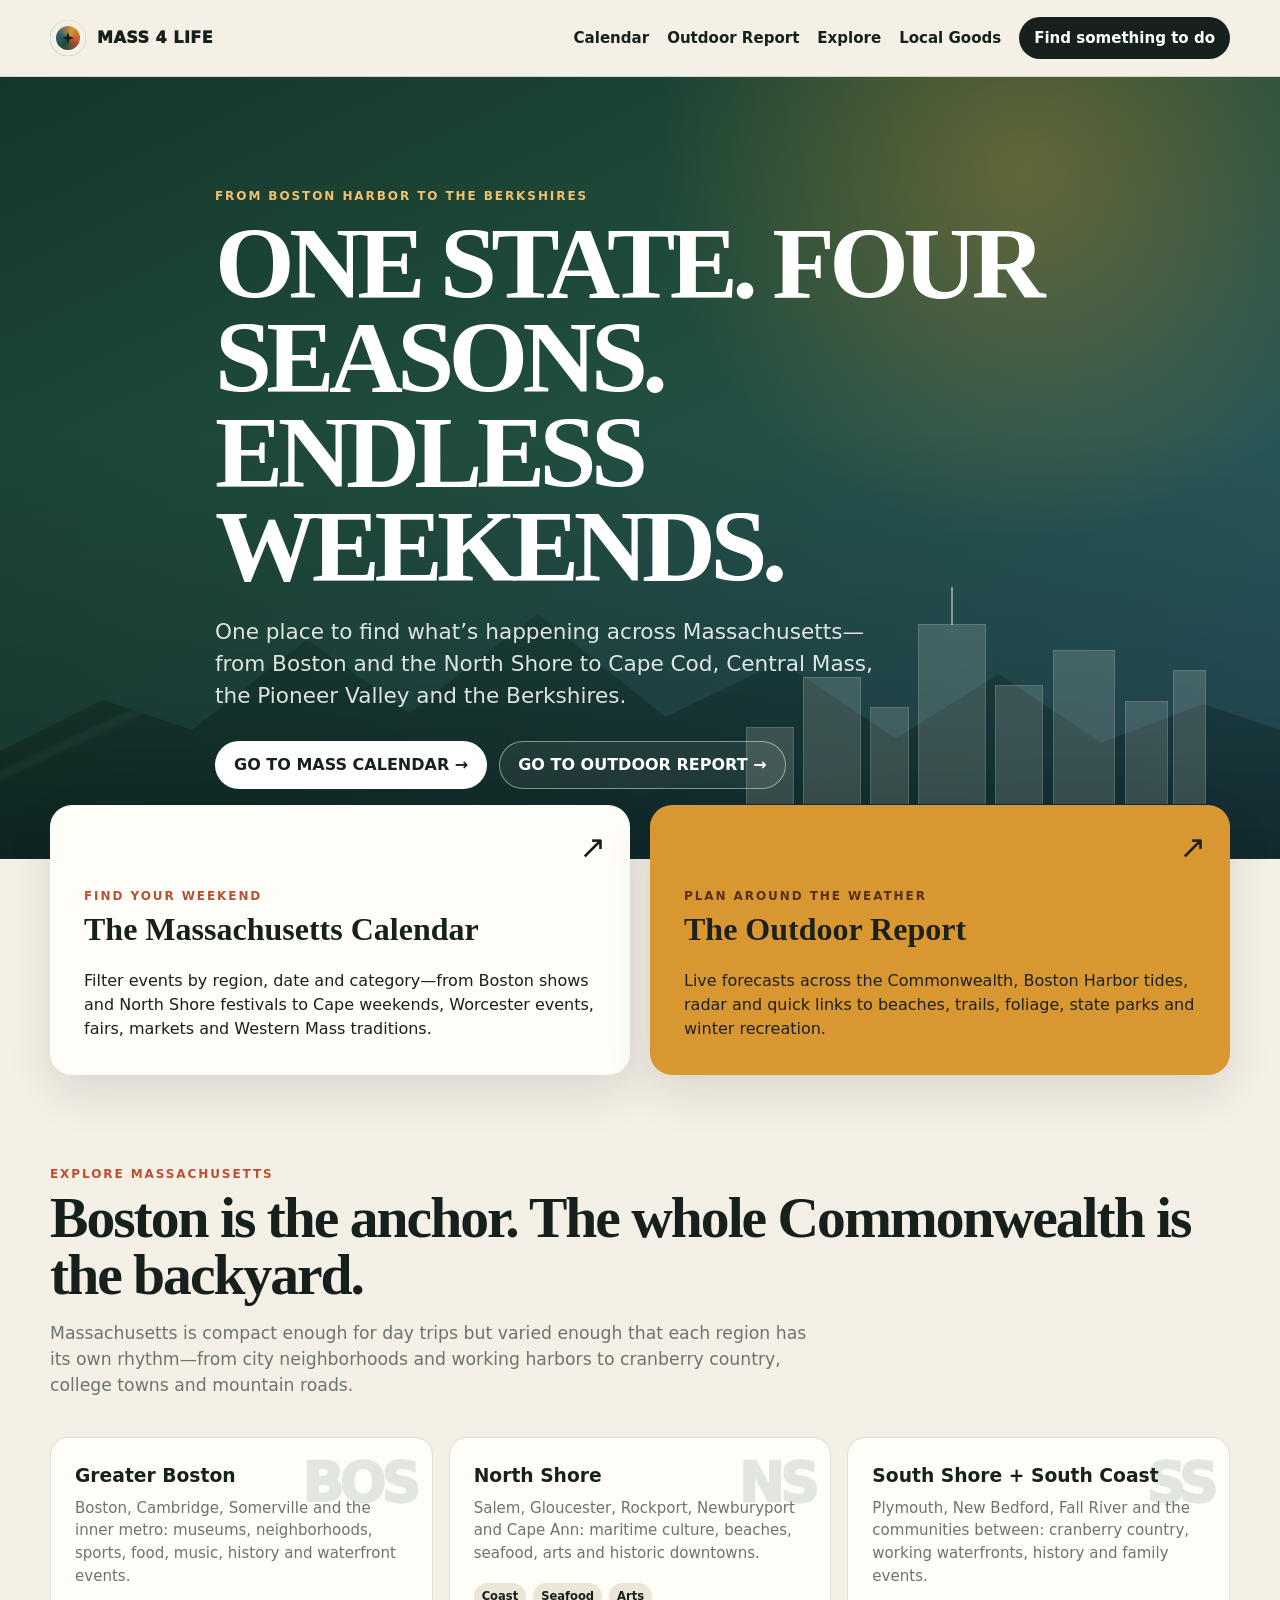
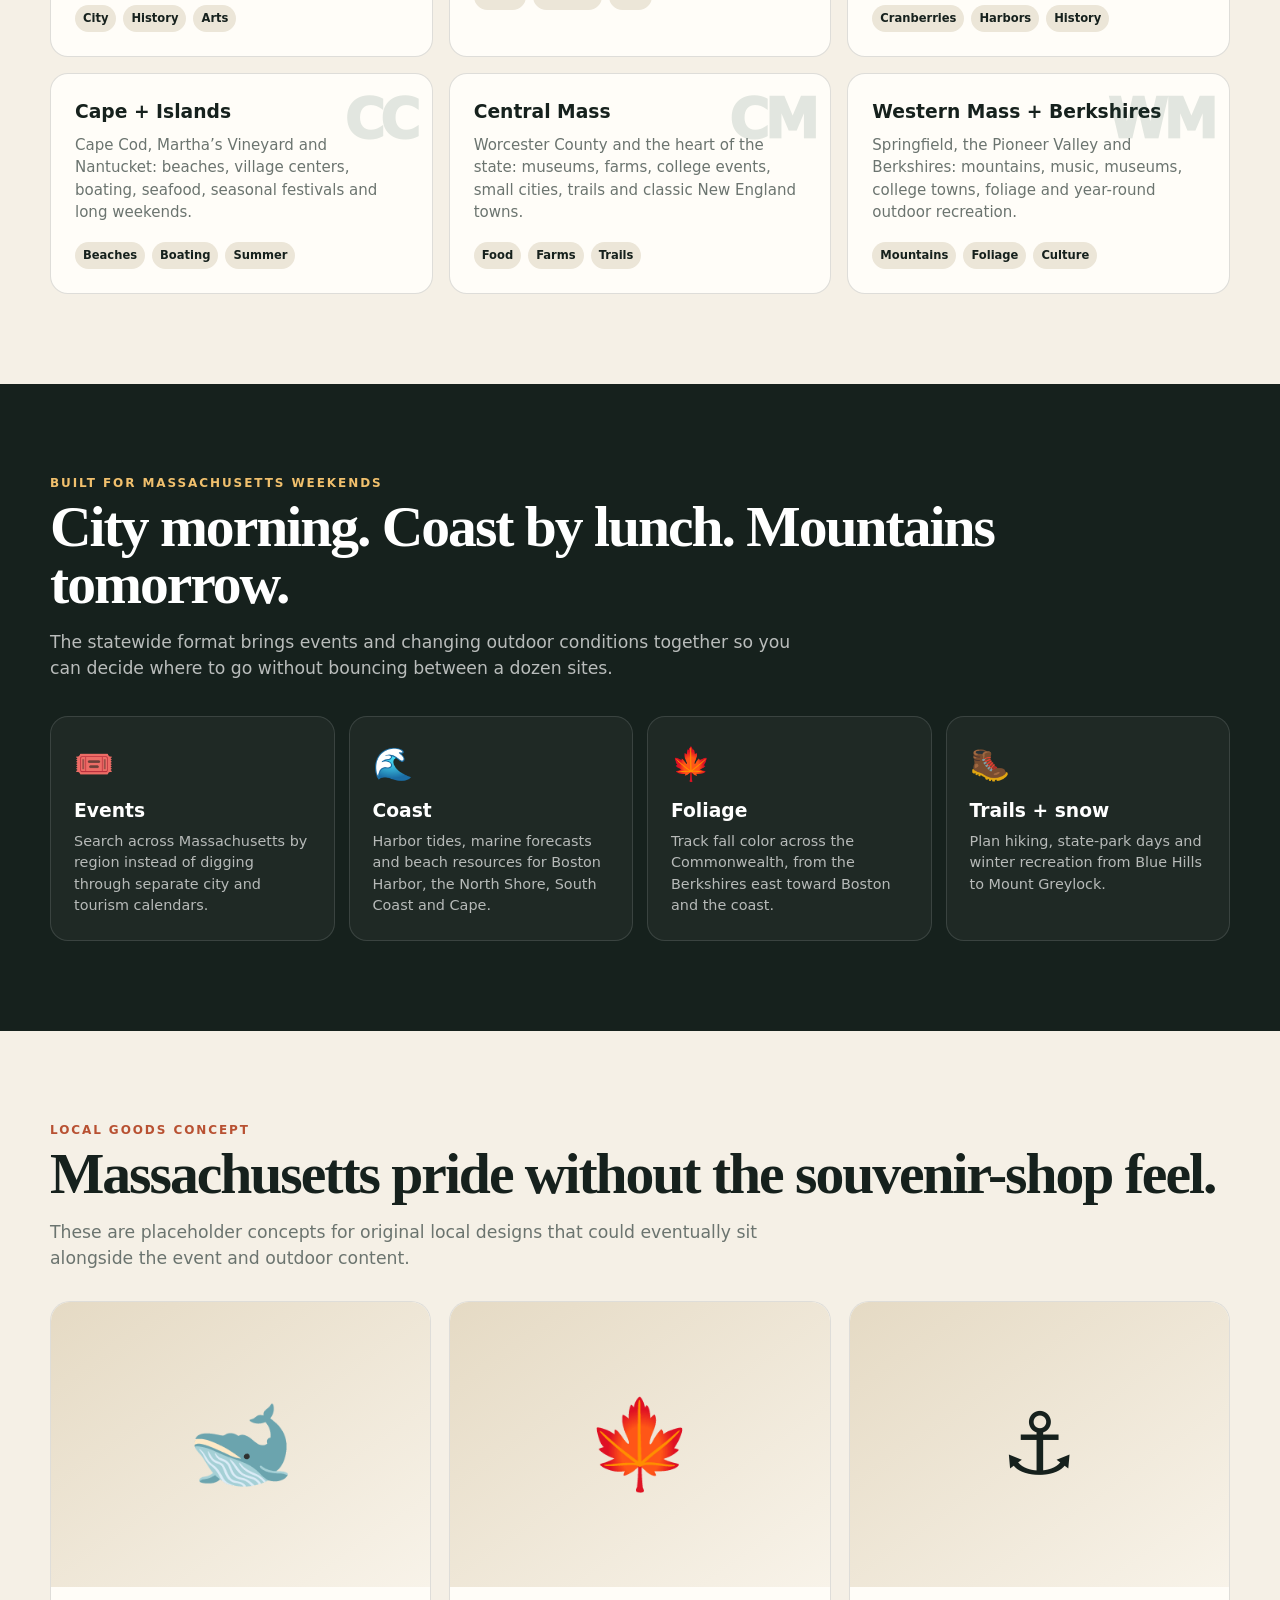
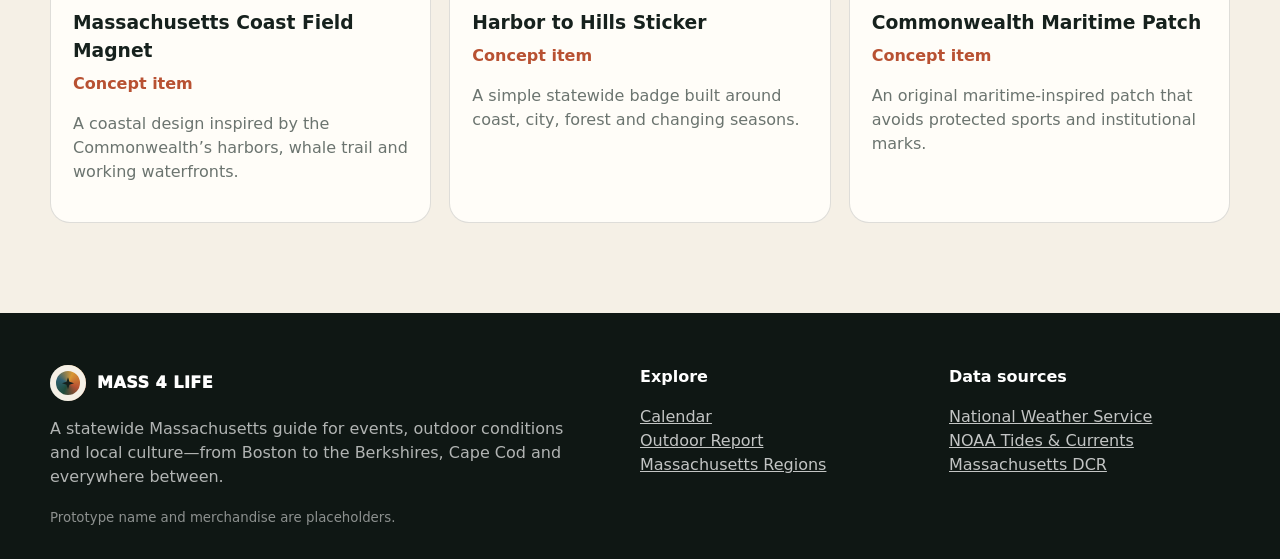
==== index.html @ 7e8f81f9 "Add files via upload" ====
<!doctype html>
<html lang="en">
<head>
<meta charset="utf-8"><meta name="viewport" content="width=device-width,initial-scale=1">
<title>Mass 4 Life | What to Do Across Massachusetts</title>
<meta name="description" content="A statewide guide to events, outdoor conditions and local culture across Massachusetts—from Boston Harbor to the Berkshires and Cape Cod.">
<link rel="stylesheet" href="styles.css">
</head>
<body>
<a class="skip-link" href="#main">Skip to content</a>
<header class="site-header"><div class="container nav" id="nav">
  <a class="brand" href="index.html"><span class="brand-mark" aria-hidden="true"></span><span>MASS 4 LIFE</span></a>
  <nav class="nav-links" aria-label="Primary"><a href="calendar.html">Calendar</a><a href="outdoor-report.html">Outdoor Report</a><a href="#regions">Explore</a><a href="#local-goods">Local Goods</a><a class="nav-cta" href="calendar.html">Find something to do</a></nav>
  <button class="mobile-menu" aria-label="Toggle menu" onclick="document.getElementById('nav').classList.toggle('open')">☰</button>
</div></header>
<main id="main">
<section class="hero">
  <div class="hero-art"></div><div class="skyline" aria-hidden="true"><span></span><span></span><span></span><span></span><span></span><span></span><span></span><span></span></div>
  <div class="container hero-content"><div class="eyebrow" style="color:#f1c06d">From Boston Harbor to the Berkshires</div><h1>ONE STATE. FOUR SEASONS. ENDLESS WEEKENDS.</h1><p>One place to find what’s happening across Massachusetts—from Boston and the North Shore to Cape Cod, Central Mass, the Pioneer Valley and the Berkshires.</p><div class="hero-actions"><a class="btn btn-light" href="calendar.html">GO TO MASS CALENDAR →</a><a class="btn btn-ghost" href="outdoor-report.html">GO TO OUTDOOR REPORT →</a></div></div>
</section>
<div class="container cta-grid">
  <a class="cta-card cta-calendar" href="calendar.html"><div><div class="eyebrow">Find your weekend</div><h2>The Massachusetts Calendar</h2><p>Filter events by region, date and category—from Boston shows and North Shore festivals to Cape weekends, Worcester events, fairs, markets and Western Mass traditions.</p></div></a>
  <a class="cta-card cta-outdoor" href="outdoor-report.html"><div><div class="eyebrow" style="color:#583019">Plan around the weather</div><h2>The Outdoor Report</h2><p>Live forecasts across the Commonwealth, Boston Harbor tides, radar and quick links to beaches, trails, foliage, state parks and winter recreation.</p></div></a>
</div>
<section class="section" id="regions"><div class="container"><div class="eyebrow">Explore Massachusetts</div><h2 class="section-title">Boston is the anchor. The whole Commonwealth is the backyard.</h2><p class="section-intro">Massachusetts is compact enough for day trips but varied enough that each region has its own rhythm—from city neighborhoods and working harbors to cranberry country, college towns and mountain roads.</p>
<div class="state-grid">
  <article class="state-card"><span class="state-abbr">BOS</span><h3>Greater Boston</h3><p>Boston, Cambridge, Somerville and the inner metro: museums, neighborhoods, sports, food, music, history and waterfront events.</p><div class="tags"><span class="tag">City</span><span class="tag">History</span><span class="tag">Arts</span></div></article>
  <article class="state-card"><span class="state-abbr">NS</span><h3>North Shore</h3><p>Salem, Gloucester, Rockport, Newburyport and Cape Ann: maritime culture, beaches, seafood, arts and historic downtowns.</p><div class="tags"><span class="tag">Coast</span><span class="tag">Seafood</span><span class="tag">Arts</span></div></article>
  <article class="state-card"><span class="state-abbr">SS</span><h3>South Shore + South Coast</h3><p>Plymouth, New Bedford, Fall River and the communities between: cranberry country, working waterfronts, history and family events.</p><div class="tags"><span class="tag">Cranberries</span><span class="tag">Harbors</span><span class="tag">History</span></div></article>
  <article class="state-card"><span class="state-abbr">CC</span><h3>Cape + Islands</h3><p>Cape Cod, Martha’s Vineyard and Nantucket: beaches, village centers, boating, seafood, seasonal festivals and long weekends.</p><div class="tags"><span class="tag">Beaches</span><span class="tag">Boating</span><span class="tag">Summer</span></div></article>
  <article class="state-card"><span class="state-abbr">CM</span><h3>Central Mass</h3><p>Worcester County and the heart of the state: museums, farms, college events, small cities, trails and classic New England towns.</p><div class="tags"><span class="tag">Food</span><span class="tag">Farms</span><span class="tag">Trails</span></div></article>
  <article class="state-card"><span class="state-abbr">WM</span><h3>Western Mass + Berkshires</h3><p>Springfield, the Pioneer Valley and Berkshires: mountains, music, museums, college towns, foliage and year-round outdoor recreation.</p><div class="tags"><span class="tag">Mountains</span><span class="tag">Foliage</span><span class="tag">Culture</span></div></article>
</div></div></section>
<section class="section band"><div class="container"><div class="eyebrow" style="color:#f1c06d">Built for Massachusetts weekends</div><h2 class="section-title">City morning. Coast by lunch. Mountains tomorrow.</h2><p class="section-intro">The statewide format brings events and changing outdoor conditions together so you can decide where to go without bouncing between a dozen sites.</p><div class="feature-grid">
<article class="feature-card"><div class="feature-icon">🎟️</div><h3>Events</h3><p>Search across Massachusetts by region instead of digging through separate city and tourism calendars.</p></article>
<article class="feature-card"><div class="feature-icon">🌊</div><h3>Coast</h3><p>Harbor tides, marine forecasts and beach resources for Boston Harbor, the North Shore, South Coast and Cape.</p></article>
<article class="feature-card"><div class="feature-icon">🍁</div><h3>Foliage</h3><p>Track fall color across the Commonwealth, from the Berkshires east toward Boston and the coast.</p></article>
<article class="feature-card"><div class="feature-icon">🥾</div><h3>Trails + snow</h3><p>Plan hiking, state-park days and winter recreation from Blue Hills to Mount Greylock.</p></article>
</div></div></section>
<section class="section" id="local-goods"><div class="container"><div class="eyebrow">Local goods concept</div><h2 class="section-title">Massachusetts pride without the souvenir-shop feel.</h2><p class="section-intro">These are placeholder concepts for original local designs that could eventually sit alongside the event and outdoor content.</p><div class="merch-grid">
<article class="merch"><div class="merch-art">🐋</div><div class="merch-copy"><h3>Massachusetts Coast Field Magnet</h3><p class="price">Concept item</p><p class="muted">A coastal design inspired by the Commonwealth’s harbors, whale trail and working waterfronts.</p></div></article>
<article class="merch"><div class="merch-art">🍁</div><div class="merch-copy"><h3>Harbor to Hills Sticker</h3><p class="price">Concept item</p><p class="muted">A simple statewide badge built around coast, city, forest and changing seasons.</p></div></article>
<article class="merch"><div class="merch-art">⚓</div><div class="merch-copy"><h3>Commonwealth Maritime Patch</h3><p class="price">Concept item</p><p class="muted">An original maritime-inspired patch that avoids protected sports and institutional marks.</p></div></article>
</div></div></section>
</main>
<footer class="footer"><div class="container footer-grid"><div><div class="brand"><span class="brand-mark"></span><span>MASS 4 LIFE</span></div><p style="max-width:520px;color:rgba(255,255,255,.68)">A statewide Massachusetts guide for events, outdoor conditions and local culture—from Boston to the Berkshires, Cape Cod and everywhere between.</p><small>Prototype name and merchandise are placeholders.</small></div><div><strong>Explore</strong><p><a href="calendar.html">Calendar</a><br><a href="outdoor-report.html">Outdoor Report</a><br><a href="#regions">Massachusetts Regions</a></p></div><div><strong>Data sources</strong><p><a href="https://www.weather.gov/" target="_blank" rel="noreferrer">National Weather Service</a><br><a href="https://tidesandcurrents.noaa.gov/" target="_blank" rel="noreferrer">NOAA Tides & Currents</a><br><a href="https://www.mass.gov/state-parks" target="_blank" rel="noreferrer">Massachusetts DCR</a></p></div></div></footer>
<script src="site.js"></script>
</body></html>
---- styles.css ----
:root {
  --ink:#16211d;
  --cream:#f5f0e6;
  --paper:#fffdf8;
  --forest:#1f4b3a;
  --pine:#14372b;
  --rust:#b85132;
  --gold:#d99732;
  --blue:#2f6173;
  --muted:#6b746f;
  --line:rgba(22,33,29,.14);
  --shadow:0 18px 45px rgba(22,33,29,.12);
  --radius:22px;
}
*{box-sizing:border-box}
html{scroll-behavior:smooth}
body{margin:0;font-family:Inter,ui-sans-serif,system-ui,-apple-system,BlinkMacSystemFont,"Segoe UI",sans-serif;background:var(--cream);color:var(--ink);line-height:1.5}
a{color:inherit}
img{max-width:100%;display:block}
button,input,select{font:inherit}
.container{width:min(1180px,calc(100% - 36px));margin-inline:auto}
.eyebrow{text-transform:uppercase;letter-spacing:.16em;font-weight:800;font-size:.75rem;color:var(--rust)}
.muted{color:var(--muted)}
.skip-link{position:absolute;left:-9999px;top:auto}.skip-link:focus{left:18px;top:18px;background:#fff;padding:10px 14px;z-index:99}
.site-header{position:sticky;top:0;z-index:30;background:rgba(245,240,230,.92);backdrop-filter:blur(12px);border-bottom:1px solid var(--line)}
.nav{min-height:76px;display:flex;align-items:center;justify-content:space-between;gap:24px}
.brand{text-decoration:none;display:flex;align-items:center;gap:11px;font-weight:950;letter-spacing:.03em}
.brand-mark{width:36px;height:36px;border-radius:50%;background:conic-gradient(from 25deg,var(--gold),var(--rust),var(--forest),var(--blue),var(--gold));position:relative;box-shadow:inset 0 0 0 6px var(--cream)}
.brand-mark:after{content:"";position:absolute;inset:12px;background:var(--ink);clip-path:polygon(50% 0,62% 38%,100% 50%,62% 62%,50% 100%,38% 62%,0 50%,38% 38%)}
.nav-links{display:flex;gap:18px;align-items:center}.nav-links a{text-decoration:none;font-weight:750;font-size:.94rem}.nav-links a:hover{text-decoration:underline;text-underline-offset:5px}
.nav-cta{background:var(--ink)!important;color:#fff!important;padding:10px 15px;border-radius:999px;text-decoration:none!important}
.mobile-menu{display:none;border:0;background:transparent;font-size:1.35rem}
.hero{min-height:720px;display:grid;align-items:end;position:relative;overflow:hidden;background:linear-gradient(155deg,#14372b 0%,#1f4b3a 38%,#2f6173 100%);color:#fff}
.hero:before{content:"";position:absolute;inset:0;background:radial-gradient(circle at 80% 12%,rgba(217,151,50,.36),transparent 30%),linear-gradient(to top,rgba(0,0,0,.38),transparent 55%)}
.hero-art{position:absolute;inset:auto 0 0;height:55%;opacity:.6;background:
 linear-gradient(155deg,transparent 0 25%,rgba(255,255,255,.06) 25.4% 26%,transparent 26.4% 33%,rgba(255,255,255,.05) 33.5% 34%,transparent 34.5%),
 linear-gradient(to top,rgba(4,19,15,.7),rgba(4,19,15,0));clip-path:polygon(0 75%,8% 63%,15% 70%,24% 49%,32% 66%,42% 43%,52% 67%,61% 54%,70% 72%,78% 57%,86% 73%,94% 64%,100% 70%,100% 100%,0 100%)}
.skyline{position:absolute;right:5%;bottom:7%;width:min(480px,44vw);height:220px;opacity:.9}
.skyline span{position:absolute;bottom:0;background:rgba(245,240,230,.18);border:1px solid rgba(255,255,255,.16);border-bottom:0}
.skyline span:nth-child(1){left:2%;width:10%;height:35%}.skyline span:nth-child(2){left:14%;width:12%;height:58%}.skyline span:nth-child(3){left:28%;width:8%;height:44%}.skyline span:nth-child(4){left:38%;width:14%;height:82%}.skyline span:nth-child(5){left:54%;width:10%;height:54%}.skyline span:nth-child(6){left:66%;width:13%;height:70%}.skyline span:nth-child(7){left:81%;width:9%;height:47%}.skyline span:nth-child(8){left:91%;width:7%;height:61%}
.skyline span:nth-child(4):before{content:"";position:absolute;left:48%;top:-38px;width:2px;height:38px;background:rgba(255,255,255,.5)}
.hero-content{position:relative;z-index:2;padding:110px 0 70px;max-width:850px}
.hero h1{font-family:Georgia,"Times New Roman",serif;font-size:clamp(3rem,8vw,6.7rem);line-height:.92;margin:.12em 0 .2em;letter-spacing:-.055em;max-width:950px}.hero p{font-size:clamp(1.05rem,2vw,1.35rem);max-width:690px;color:rgba(255,255,255,.86)}
.hero-actions{display:flex;flex-wrap:wrap;gap:12px;margin-top:28px}.btn{display:inline-flex;align-items:center;justify-content:center;gap:9px;min-height:48px;padding:0 18px;border-radius:999px;text-decoration:none;font-weight:850;border:1px solid transparent;cursor:pointer}.btn-light{background:#fff;color:var(--ink)}.btn-ghost{border-color:rgba(255,255,255,.45);color:#fff;background:rgba(255,255,255,.06)}.btn-dark{background:var(--ink);color:#fff}.btn-outline{border-color:var(--ink);background:transparent}
.section{padding:90px 0}.section-sm{padding:58px 0}.section-title{font-family:Georgia,"Times New Roman",serif;font-size:clamp(2.25rem,4.5vw,4.5rem);line-height:1;margin:.1em 0 .25em;letter-spacing:-.035em}.section-intro{font-size:1.08rem;color:var(--muted);max-width:760px}
.cta-grid{display:grid;grid-template-columns:1fr 1fr;gap:20px;margin-top:-54px;position:relative;z-index:4}.cta-card{padding:34px;border-radius:var(--radius);box-shadow:var(--shadow);min-height:270px;position:relative;overflow:hidden;text-decoration:none;display:flex;flex-direction:column;justify-content:flex-end}.cta-card:after{content:"↗";position:absolute;right:24px;top:18px;font-size:2rem}.cta-card h2{font-family:Georgia,serif;font-size:2rem;margin:0}.cta-card p{max-width:540px;margin-bottom:0}.cta-calendar{background:var(--paper)}.cta-outdoor{background:var(--gold);color:#1c211d}
.state-grid{display:grid;grid-template-columns:repeat(3,1fr);gap:16px;margin-top:38px}.state-card{background:var(--paper);border:1px solid var(--line);border-radius:18px;padding:24px;min-height:190px;position:relative;overflow:hidden}.state-card .state-abbr{font-size:3.4rem;font-weight:950;letter-spacing:-.08em;color:rgba(31,75,58,.13);position:absolute;right:16px;top:5px}.state-card h3{margin:0 0 7px}.state-card p{color:var(--muted);font-size:.94rem;margin:0}.state-card .tags{display:flex;flex-wrap:wrap;gap:7px;margin-top:18px}.tag{font-size:.72rem;font-weight:800;background:#ece6d8;border-radius:999px;padding:5px 8px}
.band{background:var(--ink);color:#fff}.band .section-intro{color:rgba(255,255,255,.7)}.feature-grid{display:grid;grid-template-columns:repeat(4,1fr);gap:14px;margin-top:34px}.feature-card{border:1px solid rgba(255,255,255,.12);border-radius:18px;padding:23px;background:rgba(255,255,255,.04)}.feature-icon{font-size:2rem}.feature-card h3{margin:.55rem 0 .35rem}.feature-card p{color:rgba(255,255,255,.68);font-size:.9rem;margin:0}
.merch-grid{display:grid;grid-template-columns:repeat(3,1fr);gap:18px;margin-top:30px}.merch{background:var(--paper);border-radius:20px;overflow:hidden;border:1px solid var(--line)}.merch-art{aspect-ratio:4/3;display:grid;place-items:center;font-size:5.4rem;background:linear-gradient(145deg,#e5dac4,#f8f3e9)}.merch-copy{padding:22px}.merch-copy h3{margin:0}.price{font-weight:900;color:var(--rust);margin:.45rem 0}
.footer{background:#0f1714;color:#fff;padding:52px 0 30px}.footer-grid{display:grid;grid-template-columns:2fr 1fr 1fr;gap:28px}.footer a{color:rgba(255,255,255,.75)}.footer small{color:rgba(255,255,255,.52)}
.page-hero{padding:105px 0 58px;background:linear-gradient(145deg,var(--pine),var(--forest));color:#fff}.page-hero h1{font-family:Georgia,serif;font-size:clamp(3rem,7vw,6rem);line-height:.95;margin:.1em 0 .2em;letter-spacing:-.05em}.page-hero p{font-size:1.1rem;color:rgba(255,255,255,.8);max-width:780px}
.filters{background:var(--paper);border:1px solid var(--line);padding:20px;border-radius:18px;box-shadow:var(--shadow);margin-top:-26px;position:relative;z-index:5}.filter-row{display:grid;grid-template-columns:2fr 1fr 1fr auto;gap:10px}.input,select{width:100%;min-height:46px;border:1px solid #cfc9bc;background:#fff;border-radius:12px;padding:0 13px;color:var(--ink)}.chips{display:flex;flex-wrap:wrap;gap:8px;margin-top:13px}.chip{border:1px solid #cfc9bc;background:#fff;border-radius:999px;padding:8px 12px;font-size:.82rem;font-weight:800;cursor:pointer}.chip.active{background:var(--ink);color:#fff;border-color:var(--ink)}
.calendar-layout{display:grid;grid-template-columns:1.15fr 1.85fr;gap:28px;margin-top:35px}.month-panel,.event-panel{background:var(--paper);border:1px solid var(--line);border-radius:20px;padding:22px}.month-head{display:flex;align-items:center;justify-content:space-between;margin-bottom:16px}.month-head h2{font-family:Georgia,serif;margin:0}.month-grid{display:grid;grid-template-columns:repeat(7,1fr);gap:4px}.dow,.day{min-height:43px;display:grid;place-items:center;border-radius:9px;font-size:.83rem}.dow{font-weight:900;color:var(--muted);min-height:28px}.day{background:#f3eee4}.day.blank{background:transparent}.day.today{outline:2px solid var(--rust);font-weight:900}.day.has-event{background:#dfe9e3;color:var(--forest);font-weight:900}
.event-list{display:grid;gap:12px}.event-card{border:1px solid var(--line);border-radius:16px;padding:16px;display:grid;grid-template-columns:74px 1fr auto;gap:14px;align-items:start}.date-tile{background:var(--forest);color:#fff;border-radius:13px;text-align:center;padding:8px 5px}.date-tile strong{display:block;font-size:1.6rem;line-height:1}.date-tile span{font-size:.75rem;font-weight:800}.event-card h3{margin:0 0 4px;font-size:1.02rem}.event-meta{color:var(--muted);font-size:.85rem}.event-badge{font-size:.72rem;background:#efe7d6;border-radius:999px;padding:5px 8px;font-weight:800;white-space:nowrap}.event-card a{font-size:.82rem;font-weight:850}.notice{padding:14px 16px;border-radius:13px;background:#fff2d9;border:1px solid #e6c884;font-size:.9rem}
.outdoor-grid{display:grid;grid-template-columns:1.35fr .65fr;gap:24px;margin-top:28px}.weather-panel,.radar-panel,.info-panel{background:var(--paper);border:1px solid var(--line);border-radius:20px;padding:22px}.location-tabs{display:flex;gap:8px;flex-wrap:wrap;margin-bottom:18px}.location-tab{border:1px solid #cbc5b9;background:#fff;border-radius:999px;padding:8px 11px;font-weight:800;font-size:.78rem;cursor:pointer}.location-tab.active{background:var(--forest);color:#fff;border-color:var(--forest)}.weather-main{display:grid;grid-template-columns:auto 1fr;gap:20px;align-items:center}.temp{font-family:Georgia,serif;font-size:4.5rem;line-height:1}.conditions h2{margin:0}.forecast-strip{display:grid;grid-template-columns:repeat(4,1fr);gap:10px;margin-top:20px}.forecast-day{background:#f1ece2;border-radius:14px;padding:12px}.forecast-day strong{display:block}.radar-img{width:100%;aspect-ratio:1/1;object-fit:cover;border-radius:14px;background:#e7e2d8}.source-note{font-size:.75rem;color:var(--muted);margin-top:9px}.season-grid{display:grid;grid-template-columns:repeat(4,1fr);gap:14px;margin-top:30px}.season-card{border-radius:18px;padding:20px;min-height:210px;color:#fff;display:flex;flex-direction:column;justify-content:flex-end}.season-card:nth-child(1){background:linear-gradient(145deg,#934327,#d07a36)}.season-card:nth-child(2){background:linear-gradient(145deg,#315e72,#83a9b6)}.season-card:nth-child(3){background:linear-gradient(145deg,#3b5737,#6e8952)}.season-card:nth-child(4){background:linear-gradient(145deg,#34495c,#71869a)}.season-card a{font-weight:850}.tide-list{display:grid;gap:9px;margin-top:12px}.tide-item{display:flex;justify-content:space-between;border-bottom:1px solid var(--line);padding-bottom:8px}.status-dot{display:inline-block;width:8px;height:8px;background:#62a66f;border-radius:50%;margin-right:6px}.loading{color:var(--muted)}.forecast-map-wrap{margin-top:26px;padding-top:22px;border-top:1px solid var(--line)}.forecast-map-heading{display:flex;align-items:flex-end;justify-content:space-between;gap:14px;margin-bottom:12px}.forecast-map-heading h3{font-family:Georgia,serif;font-size:1.55rem;margin:.15rem 0 0}.map-badge{display:inline-flex;align-items:center;white-space:nowrap;border:1px solid #c9c2b6;background:#f5f0e7;border-radius:999px;padding:7px 10px;font-size:.72rem;font-weight:850;color:var(--forest)}.forecast-map{width:100%;height:390px;border-radius:16px;border:1px solid var(--line);overflow:hidden;background:#e7e2d8;z-index:1}
.forecast-map{position:relative}.ma-map-svg{display:block;width:100%;height:100%}.ma-state-shape,.ma-island{stroke:#81927f;stroke-width:2;vector-effect:non-scaling-stroke}.ma-island{fill:#eee4d2}.ma-map-label{font-size:21px;font-weight:900;letter-spacing:.18em;fill:#355244;opacity:.65}.ma-water-label{font-size:13px;font-weight:850;letter-spacing:.22em;fill:#6e939c;opacity:.78}.ma-selected-area{fill:#3f7b58;fill-opacity:.20;stroke:#234733;stroke-width:3;stroke-dasharray:8 6;vector-effect:non-scaling-stroke}.ma-city-marker{cursor:pointer;outline:none}.ma-city-marker circle{fill:#fff;stroke:#355244;stroke-width:3;vector-effect:non-scaling-stroke;transition:.15s ease}.ma-city-marker:hover circle,.ma-city-marker:focus circle{r:7;fill:#f1c06d}.ma-city-marker.is-active circle{fill:#f1c06d;stroke:#1f382a}.ma-city-marker text{font-size:16px;font-weight:900;paint-order:stroke;stroke:#fff;stroke-width:5px;stroke-linejoin:round;fill:#1f382a}.ma-map-key rect{fill:#fff;fill-opacity:.9;stroke:#c9c2b6}.ma-map-key circle{fill:#3f7b58;fill-opacity:.30;stroke:#234733;stroke-width:2}.ma-map-key text{font-size:13px;font-weight:800;fill:#355244}

@media(max-width:900px){.state-grid,.merch-grid{grid-template-columns:1fr 1fr}.feature-grid,.season-grid{grid-template-columns:1fr 1fr}.calendar-layout,.outdoor-grid{grid-template-columns:1fr}.filter-row{grid-template-columns:1fr 1fr}.filter-row .search-wrap{grid-column:1/-1}.skyline{opacity:.45;width:75vw}.footer-grid{grid-template-columns:1fr 1fr}}
@media(max-width:640px){.forecast-map{height:300px}.forecast-map-heading{align-items:flex-start;flex-direction:column}.map-badge{white-space:normal}.nav-links{display:none}.mobile-menu{display:block}.nav.open .nav-links{display:flex;position:absolute;left:18px;right:18px;top:68px;background:var(--paper);padding:16px;border-radius:16px;box-shadow:var(--shadow);flex-direction:column;align-items:flex-start}.hero{min-height:650px}.hero-content{padding-top:80px}.cta-grid,.state-grid,.merch-grid,.feature-grid,.season-grid{grid-template-columns:1fr}.filter-row{grid-template-columns:1fr}.filter-row .search-wrap{grid-column:auto}.event-card{grid-template-columns:66px 1fr}.event-badge{grid-column:2}.forecast-strip{grid-template-columns:1fr 1fr}.weather-main{grid-template-columns:1fr}.footer-grid{grid-template-columns:1fr}}
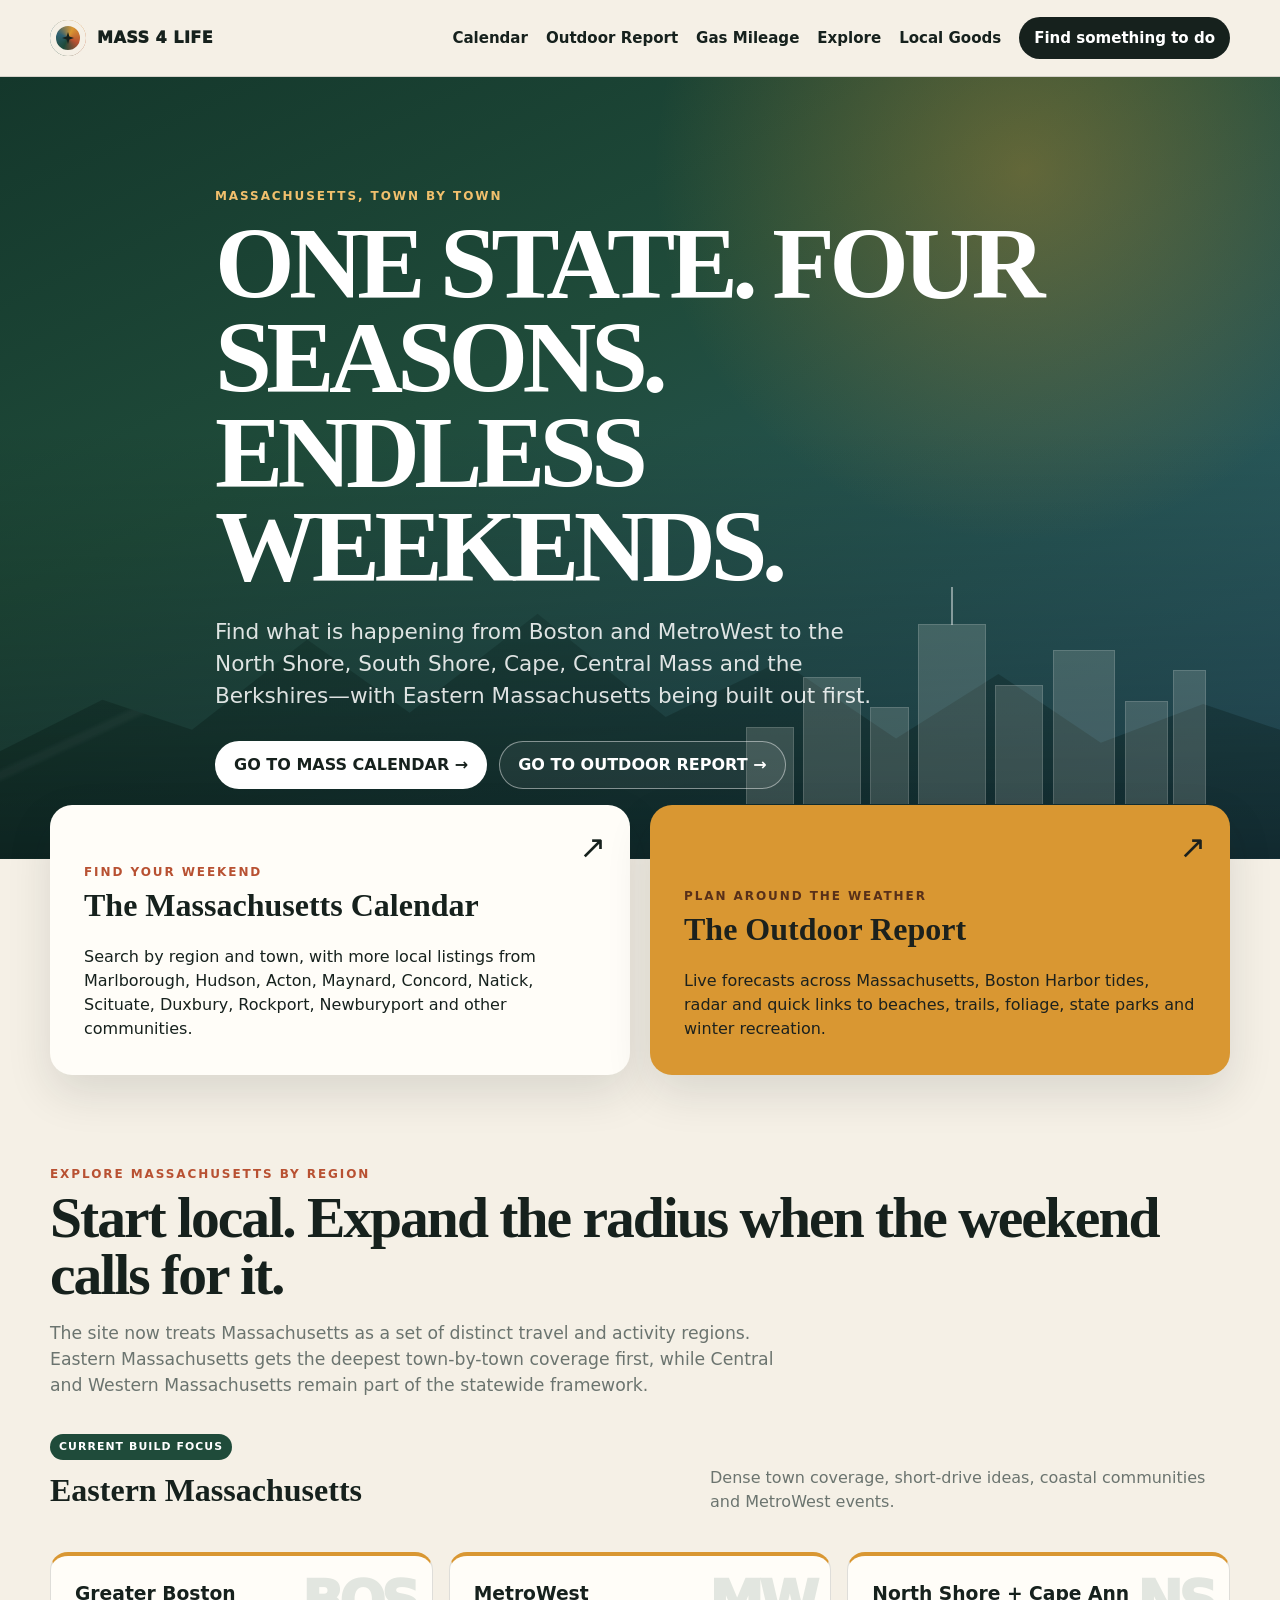
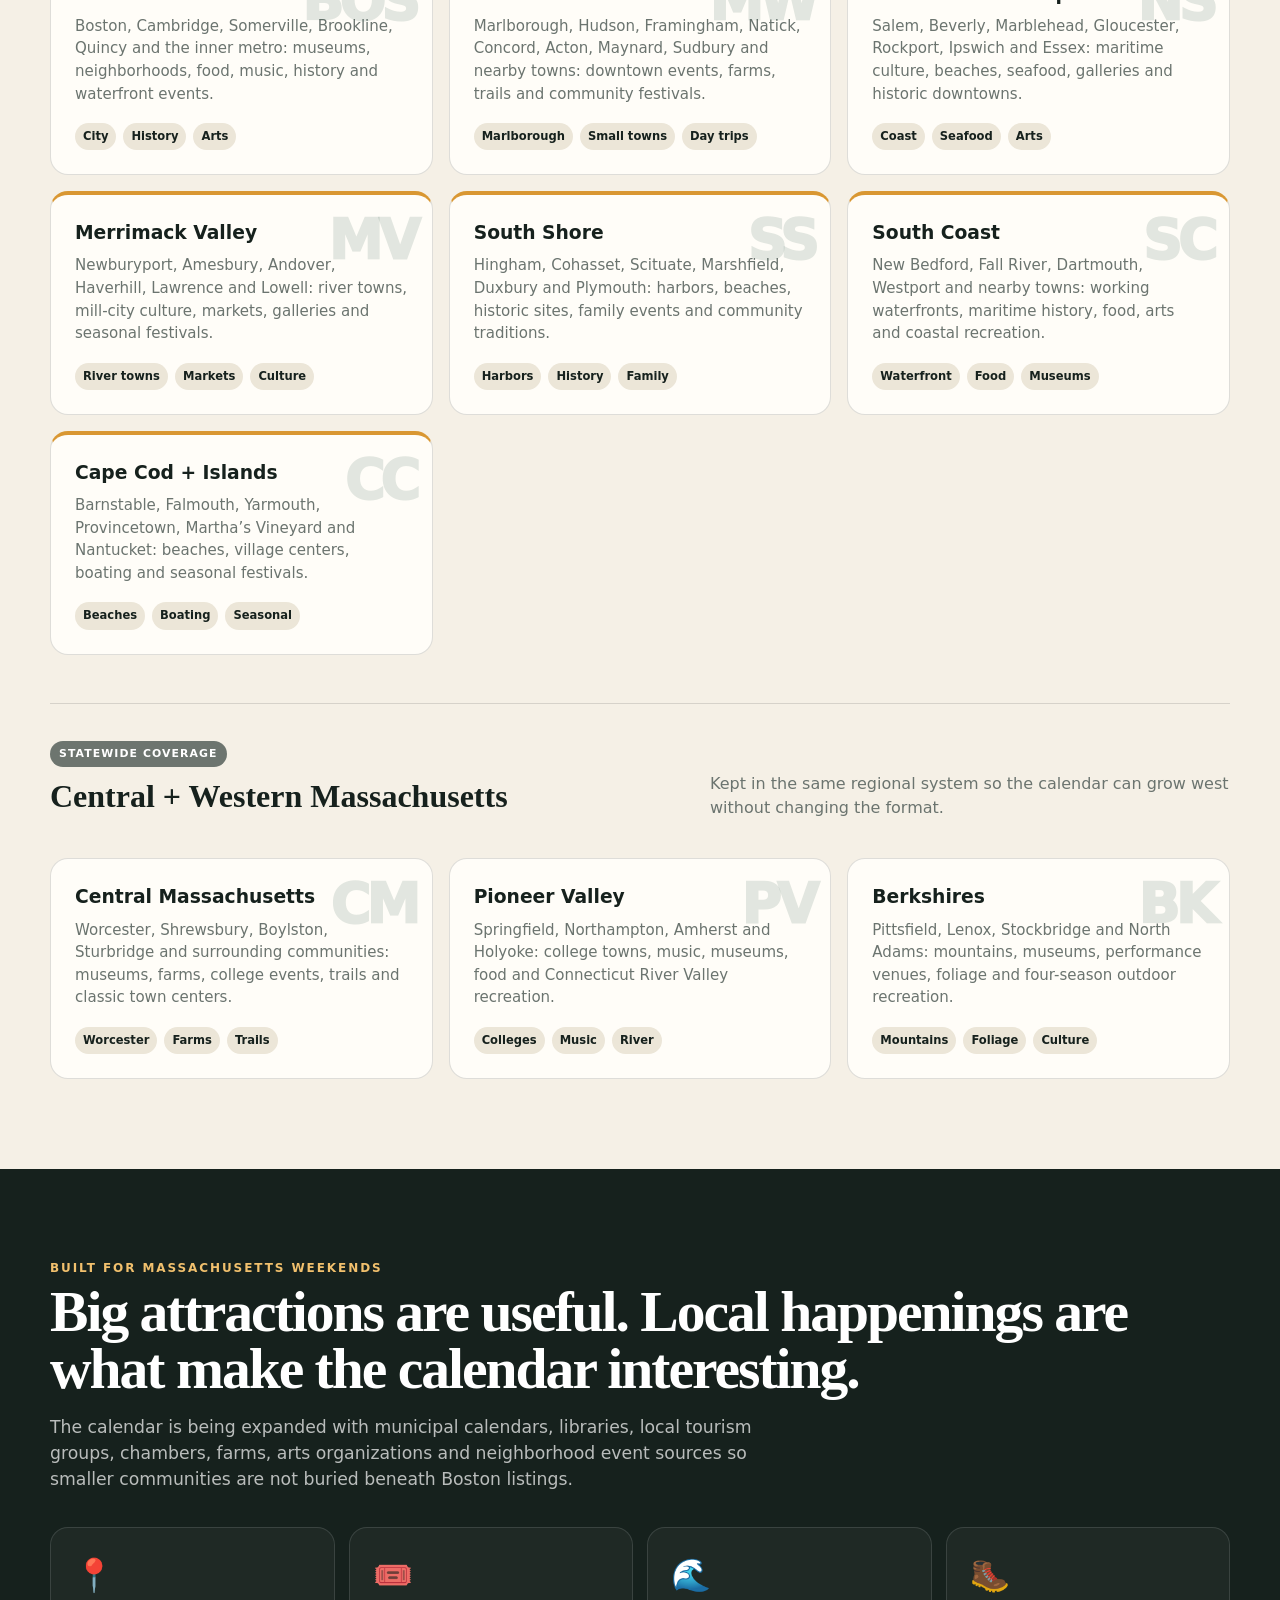
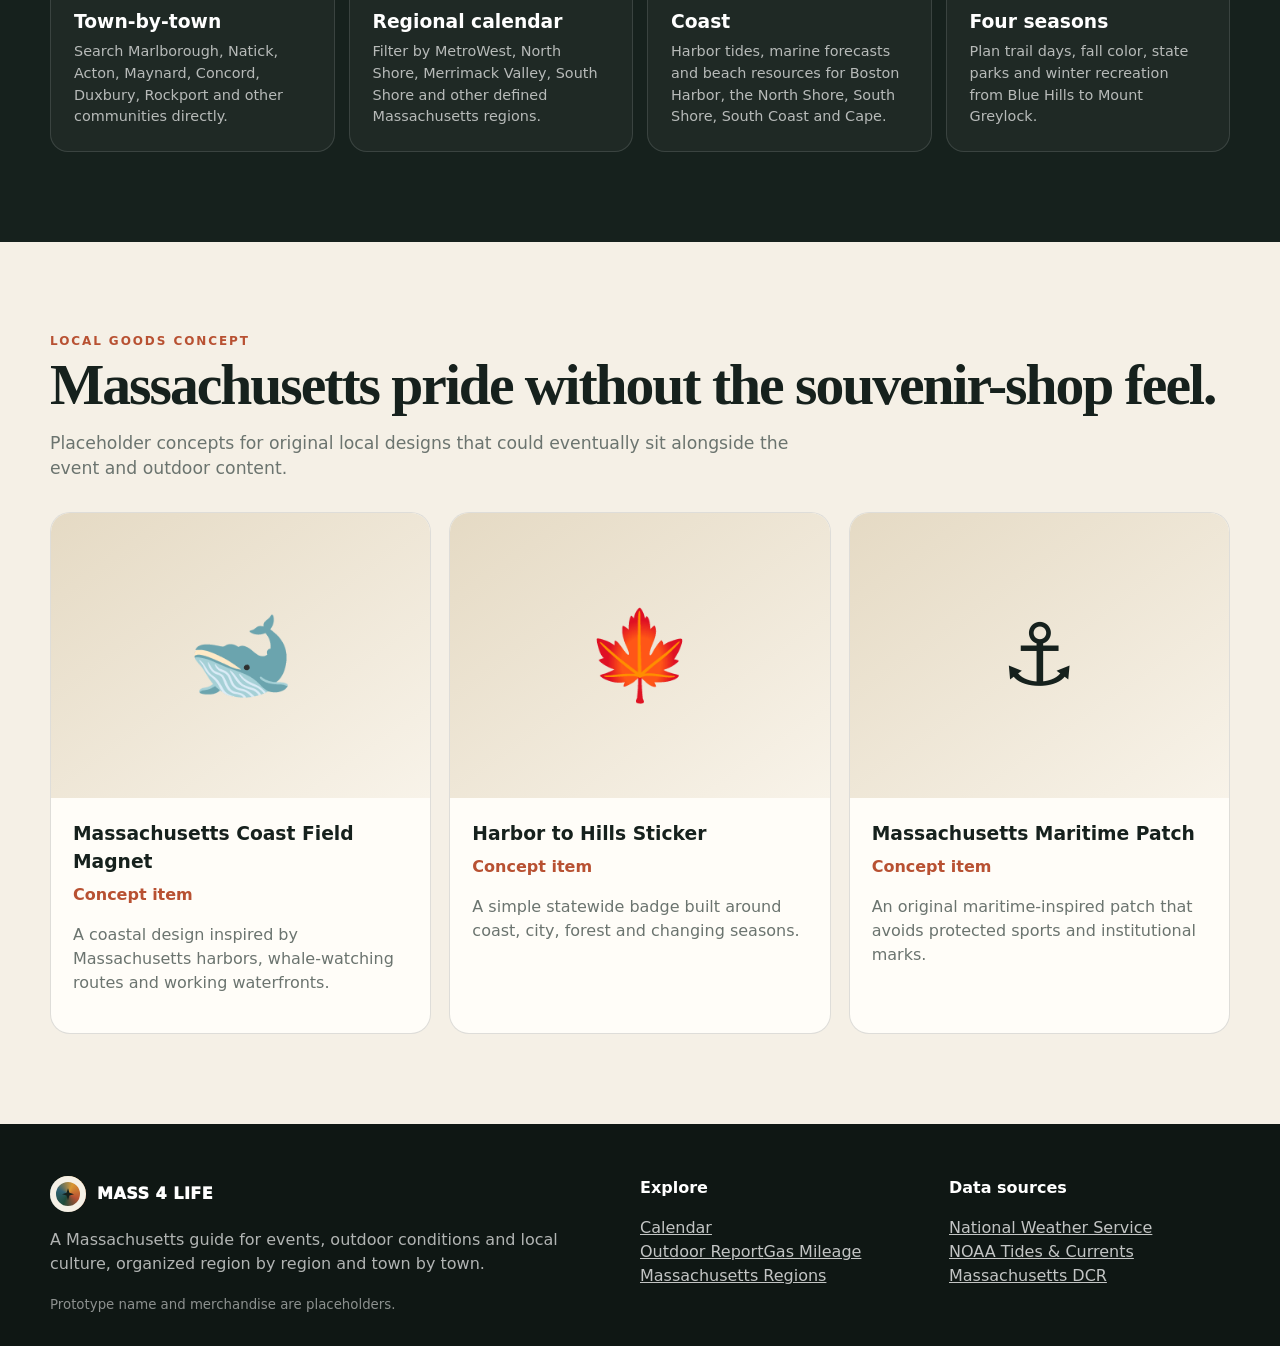
==== commit d6983807: "Add files via upload" ====
--- a/index.html
+++ b/index.html
@@ -3,46 +3,55 @@
 <head>
 <meta charset="utf-8"><meta name="viewport" content="width=device-width,initial-scale=1">
 <title>Mass 4 Life | What to Do Across Massachusetts</title>
-<meta name="description" content="A statewide guide to events, outdoor conditions and local culture across Massachusetts—from Boston Harbor to the Berkshires and Cape Cod.">
+<meta name="description" content="A Massachusetts guide to events, outdoor conditions and local culture, organized by region with an expanded focus on Eastern Massachusetts.">
 <link rel="stylesheet" href="styles.css">
 </head>
 <body>
 <a class="skip-link" href="#main">Skip to content</a>
 <header class="site-header"><div class="container nav" id="nav">
   <a class="brand" href="index.html"><span class="brand-mark" aria-hidden="true"></span><span>MASS 4 LIFE</span></a>
-  <nav class="nav-links" aria-label="Primary"><a href="calendar.html">Calendar</a><a href="outdoor-report.html">Outdoor Report</a><a href="#regions">Explore</a><a href="#local-goods">Local Goods</a><a class="nav-cta" href="calendar.html">Find something to do</a></nav>
+  <nav class="nav-links" aria-label="Primary"><a href="calendar.html">Calendar</a><a href="outdoor-report.html">Outdoor Report</a><a href="gas-mileage.html">Gas Mileage</a><a href="#regions">Explore</a><a href="#local-goods">Local Goods</a><a class="nav-cta" href="calendar.html">Find something to do</a></nav>
   <button class="mobile-menu" aria-label="Toggle menu" onclick="document.getElementById('nav').classList.toggle('open')">☰</button>
 </div></header>
 <main id="main">
 <section class="hero">
   <div class="hero-art"></div><div class="skyline" aria-hidden="true"><span></span><span></span><span></span><span></span><span></span><span></span><span></span><span></span></div>
-  <div class="container hero-content"><div class="eyebrow" style="color:#f1c06d">From Boston Harbor to the Berkshires</div><h1>ONE STATE. FOUR SEASONS. ENDLESS WEEKENDS.</h1><p>One place to find what’s happening across Massachusetts—from Boston and the North Shore to Cape Cod, Central Mass, the Pioneer Valley and the Berkshires.</p><div class="hero-actions"><a class="btn btn-light" href="calendar.html">GO TO MASS CALENDAR →</a><a class="btn btn-ghost" href="outdoor-report.html">GO TO OUTDOOR REPORT →</a></div></div>
+  <div class="container hero-content"><div class="eyebrow" style="color:#f1c06d">Massachusetts, town by town</div><h1>ONE STATE. FOUR SEASONS. ENDLESS WEEKENDS.</h1><p>Find what is happening from Boston and MetroWest to the North Shore, South Shore, Cape, Central Mass and the Berkshires—with Eastern Massachusetts being built out first.</p><div class="hero-actions"><a class="btn btn-light" href="calendar.html">GO TO MASS CALENDAR →</a><a class="btn btn-ghost" href="outdoor-report.html">GO TO OUTDOOR REPORT →</a></div></div>
 </section>
 <div class="container cta-grid">
-  <a class="cta-card cta-calendar" href="calendar.html"><div><div class="eyebrow">Find your weekend</div><h2>The Massachusetts Calendar</h2><p>Filter events by region, date and category—from Boston shows and North Shore festivals to Cape weekends, Worcester events, fairs, markets and Western Mass traditions.</p></div></a>
-  <a class="cta-card cta-outdoor" href="outdoor-report.html"><div><div class="eyebrow" style="color:#583019">Plan around the weather</div><h2>The Outdoor Report</h2><p>Live forecasts across the Commonwealth, Boston Harbor tides, radar and quick links to beaches, trails, foliage, state parks and winter recreation.</p></div></a>
+  <a class="cta-card cta-calendar" href="calendar.html"><div><div class="eyebrow">Find your weekend</div><h2>The Massachusetts Calendar</h2><p>Search by region and town, with more local listings from Marlborough, Hudson, Acton, Maynard, Concord, Natick, Scituate, Duxbury, Rockport, Newburyport and other communities.</p></div></a>
+  <a class="cta-card cta-outdoor" href="outdoor-report.html"><div><div class="eyebrow" style="color:#583019">Plan around the weather</div><h2>The Outdoor Report</h2><p>Live forecasts across Massachusetts, Boston Harbor tides, radar and quick links to beaches, trails, foliage, state parks and winter recreation.</p></div></a>
 </div>
-<section class="section" id="regions"><div class="container"><div class="eyebrow">Explore Massachusetts</div><h2 class="section-title">Boston is the anchor. The whole Commonwealth is the backyard.</h2><p class="section-intro">Massachusetts is compact enough for day trips but varied enough that each region has its own rhythm—from city neighborhoods and working harbors to cranberry country, college towns and mountain roads.</p>
+<section class="section" id="regions"><div class="container"><div class="eyebrow">Explore Massachusetts by region</div><h2 class="section-title">Start local. Expand the radius when the weekend calls for it.</h2><p class="section-intro">The site now treats Massachusetts as a set of distinct travel and activity regions. Eastern Massachusetts gets the deepest town-by-town coverage first, while Central and Western Massachusetts remain part of the statewide framework.</p>
+<div class="region-cluster"><div class="region-cluster-head"><div><span class="focus-pill">CURRENT BUILD FOCUS</span><h3>Eastern Massachusetts</h3></div><p>Dense town coverage, short-drive ideas, coastal communities and MetroWest events.</p></div>
 <div class="state-grid">
-  <article class="state-card"><span class="state-abbr">BOS</span><h3>Greater Boston</h3><p>Boston, Cambridge, Somerville and the inner metro: museums, neighborhoods, sports, food, music, history and waterfront events.</p><div class="tags"><span class="tag">City</span><span class="tag">History</span><span class="tag">Arts</span></div></article>
-  <article class="state-card"><span class="state-abbr">NS</span><h3>North Shore</h3><p>Salem, Gloucester, Rockport, Newburyport and Cape Ann: maritime culture, beaches, seafood, arts and historic downtowns.</p><div class="tags"><span class="tag">Coast</span><span class="tag">Seafood</span><span class="tag">Arts</span></div></article>
-  <article class="state-card"><span class="state-abbr">SS</span><h3>South Shore + South Coast</h3><p>Plymouth, New Bedford, Fall River and the communities between: cranberry country, working waterfronts, history and family events.</p><div class="tags"><span class="tag">Cranberries</span><span class="tag">Harbors</span><span class="tag">History</span></div></article>
-  <article class="state-card"><span class="state-abbr">CC</span><h3>Cape + Islands</h3><p>Cape Cod, Martha’s Vineyard and Nantucket: beaches, village centers, boating, seafood, seasonal festivals and long weekends.</p><div class="tags"><span class="tag">Beaches</span><span class="tag">Boating</span><span class="tag">Summer</span></div></article>
-  <article class="state-card"><span class="state-abbr">CM</span><h3>Central Mass</h3><p>Worcester County and the heart of the state: museums, farms, college events, small cities, trails and classic New England towns.</p><div class="tags"><span class="tag">Food</span><span class="tag">Farms</span><span class="tag">Trails</span></div></article>
-  <article class="state-card"><span class="state-abbr">WM</span><h3>Western Mass + Berkshires</h3><p>Springfield, the Pioneer Valley and Berkshires: mountains, music, museums, college towns, foliage and year-round outdoor recreation.</p><div class="tags"><span class="tag">Mountains</span><span class="tag">Foliage</span><span class="tag">Culture</span></div></article>
+  <article class="state-card focus-card"><span class="state-abbr">BOS</span><h3>Greater Boston</h3><p>Boston, Cambridge, Somerville, Brookline, Quincy and the inner metro: museums, neighborhoods, food, music, history and waterfront events.</p><div class="tags"><span class="tag">City</span><span class="tag">History</span><span class="tag">Arts</span></div></article>
+  <article class="state-card focus-card"><span class="state-abbr">MW</span><h3>MetroWest</h3><p>Marlborough, Hudson, Framingham, Natick, Concord, Acton, Maynard, Sudbury and nearby towns: downtown events, farms, trails and community festivals.</p><div class="tags"><span class="tag">Marlborough</span><span class="tag">Small towns</span><span class="tag">Day trips</span></div></article>
+  <article class="state-card focus-card"><span class="state-abbr">NS</span><h3>North Shore + Cape Ann</h3><p>Salem, Beverly, Marblehead, Gloucester, Rockport, Ipswich and Essex: maritime culture, beaches, seafood, galleries and historic downtowns.</p><div class="tags"><span class="tag">Coast</span><span class="tag">Seafood</span><span class="tag">Arts</span></div></article>
+  <article class="state-card focus-card"><span class="state-abbr">MV</span><h3>Merrimack Valley</h3><p>Newburyport, Amesbury, Andover, Haverhill, Lawrence and Lowell: river towns, mill-city culture, markets, galleries and seasonal festivals.</p><div class="tags"><span class="tag">River towns</span><span class="tag">Markets</span><span class="tag">Culture</span></div></article>
+  <article class="state-card focus-card"><span class="state-abbr">SS</span><h3>South Shore</h3><p>Hingham, Cohasset, Scituate, Marshfield, Duxbury and Plymouth: harbors, beaches, historic sites, family events and community traditions.</p><div class="tags"><span class="tag">Harbors</span><span class="tag">History</span><span class="tag">Family</span></div></article>
+  <article class="state-card focus-card"><span class="state-abbr">SC</span><h3>South Coast</h3><p>New Bedford, Fall River, Dartmouth, Westport and nearby towns: working waterfronts, maritime history, food, arts and coastal recreation.</p><div class="tags"><span class="tag">Waterfront</span><span class="tag">Food</span><span class="tag">Museums</span></div></article>
+  <article class="state-card focus-card"><span class="state-abbr">CC</span><h3>Cape Cod + Islands</h3><p>Barnstable, Falmouth, Yarmouth, Provincetown, Martha’s Vineyard and Nantucket: beaches, village centers, boating and seasonal festivals.</p><div class="tags"><span class="tag">Beaches</span><span class="tag">Boating</span><span class="tag">Seasonal</span></div></article>
+</div></div>
+<div class="region-cluster region-cluster-secondary"><div class="region-cluster-head"><div><span class="focus-pill secondary">STATEWIDE COVERAGE</span><h3>Central + Western Massachusetts</h3></div><p>Kept in the same regional system so the calendar can grow west without changing the format.</p></div>
+<div class="state-grid compact-regions">
+  <article class="state-card"><span class="state-abbr">CM</span><h3>Central Massachusetts</h3><p>Worcester, Shrewsbury, Boylston, Sturbridge and surrounding communities: museums, farms, college events, trails and classic town centers.</p><div class="tags"><span class="tag">Worcester</span><span class="tag">Farms</span><span class="tag">Trails</span></div></article>
+  <article class="state-card"><span class="state-abbr">PV</span><h3>Pioneer Valley</h3><p>Springfield, Northampton, Amherst and Holyoke: college towns, music, museums, food and Connecticut River Valley recreation.</p><div class="tags"><span class="tag">Colleges</span><span class="tag">Music</span><span class="tag">River</span></div></article>
+  <article class="state-card"><span class="state-abbr">BK</span><h3>Berkshires</h3><p>Pittsfield, Lenox, Stockbridge and North Adams: mountains, museums, performance venues, foliage and four-season outdoor recreation.</p><div class="tags"><span class="tag">Mountains</span><span class="tag">Foliage</span><span class="tag">Culture</span></div></article>
+</div></div>
+</div></section>
+<section class="section band"><div class="container"><div class="eyebrow" style="color:#f1c06d">Built for Massachusetts weekends</div><h2 class="section-title">Big attractions are useful. Local happenings are what make the calendar interesting.</h2><p class="section-intro">The calendar is being expanded with municipal calendars, libraries, local tourism groups, chambers, farms, arts organizations and neighborhood event sources so smaller communities are not buried beneath Boston listings.</p><div class="feature-grid">
+<article class="feature-card"><div class="feature-icon">📍</div><h3>Town-by-town</h3><p>Search Marlborough, Natick, Acton, Maynard, Concord, Duxbury, Rockport and other communities directly.</p></article>
+<article class="feature-card"><div class="feature-icon">🎟️</div><h3>Regional calendar</h3><p>Filter by MetroWest, North Shore, Merrimack Valley, South Shore and other defined Massachusetts regions.</p></article>
+<article class="feature-card"><div class="feature-icon">🌊</div><h3>Coast</h3><p>Harbor tides, marine forecasts and beach resources for Boston Harbor, the North Shore, South Shore, South Coast and Cape.</p></article>
+<article class="feature-card"><div class="feature-icon">🥾</div><h3>Four seasons</h3><p>Plan trail days, fall color, state parks and winter recreation from Blue Hills to Mount Greylock.</p></article>
 </div></div></section>
-<section class="section band"><div class="container"><div class="eyebrow" style="color:#f1c06d">Built for Massachusetts weekends</div><h2 class="section-title">City morning. Coast by lunch. Mountains tomorrow.</h2><p class="section-intro">The statewide format brings events and changing outdoor conditions together so you can decide where to go without bouncing between a dozen sites.</p><div class="feature-grid">
-<article class="feature-card"><div class="feature-icon">🎟️</div><h3>Events</h3><p>Search across Massachusetts by region instead of digging through separate city and tourism calendars.</p></article>
-<article class="feature-card"><div class="feature-icon">🌊</div><h3>Coast</h3><p>Harbor tides, marine forecasts and beach resources for Boston Harbor, the North Shore, South Coast and Cape.</p></article>
-<article class="feature-card"><div class="feature-icon">🍁</div><h3>Foliage</h3><p>Track fall color across the Commonwealth, from the Berkshires east toward Boston and the coast.</p></article>
-<article class="feature-card"><div class="feature-icon">🥾</div><h3>Trails + snow</h3><p>Plan hiking, state-park days and winter recreation from Blue Hills to Mount Greylock.</p></article>
-</div></div></section>
-<section class="section" id="local-goods"><div class="container"><div class="eyebrow">Local goods concept</div><h2 class="section-title">Massachusetts pride without the souvenir-shop feel.</h2><p class="section-intro">These are placeholder concepts for original local designs that could eventually sit alongside the event and outdoor content.</p><div class="merch-grid">
-<article class="merch"><div class="merch-art">🐋</div><div class="merch-copy"><h3>Massachusetts Coast Field Magnet</h3><p class="price">Concept item</p><p class="muted">A coastal design inspired by the Commonwealth’s harbors, whale trail and working waterfronts.</p></div></article>
+<section class="section" id="local-goods"><div class="container"><div class="eyebrow">Local goods concept</div><h2 class="section-title">Massachusetts pride without the souvenir-shop feel.</h2><p class="section-intro">Placeholder concepts for original local designs that could eventually sit alongside the event and outdoor content.</p><div class="merch-grid">
+<article class="merch"><div class="merch-art">🐋</div><div class="merch-copy"><h3>Massachusetts Coast Field Magnet</h3><p class="price">Concept item</p><p class="muted">A coastal design inspired by Massachusetts harbors, whale-watching routes and working waterfronts.</p></div></article>
 <article class="merch"><div class="merch-art">🍁</div><div class="merch-copy"><h3>Harbor to Hills Sticker</h3><p class="price">Concept item</p><p class="muted">A simple statewide badge built around coast, city, forest and changing seasons.</p></div></article>
-<article class="merch"><div class="merch-art">⚓</div><div class="merch-copy"><h3>Commonwealth Maritime Patch</h3><p class="price">Concept item</p><p class="muted">An original maritime-inspired patch that avoids protected sports and institutional marks.</p></div></article>
+<article class="merch"><div class="merch-art">⚓</div><div class="merch-copy"><h3>Massachusetts Maritime Patch</h3><p class="price">Concept item</p><p class="muted">An original maritime-inspired patch that avoids protected sports and institutional marks.</p></div></article>
 </div></div></section>
 </main>
-<footer class="footer"><div class="container footer-grid"><div><div class="brand"><span class="brand-mark"></span><span>MASS 4 LIFE</span></div><p style="max-width:520px;color:rgba(255,255,255,.68)">A statewide Massachusetts guide for events, outdoor conditions and local culture—from Boston to the Berkshires, Cape Cod and everywhere between.</p><small>Prototype name and merchandise are placeholders.</small></div><div><strong>Explore</strong><p><a href="calendar.html">Calendar</a><br><a href="outdoor-report.html">Outdoor Report</a><br><a href="#regions">Massachusetts Regions</a></p></div><div><strong>Data sources</strong><p><a href="https://www.weather.gov/" target="_blank" rel="noreferrer">National Weather Service</a><br><a href="https://tidesandcurrents.noaa.gov/" target="_blank" rel="noreferrer">NOAA Tides & Currents</a><br><a href="https://www.mass.gov/state-parks" target="_blank" rel="noreferrer">Massachusetts DCR</a></p></div></div></footer>
+<footer class="footer"><div class="container footer-grid"><div><div class="brand"><span class="brand-mark"></span><span>MASS 4 LIFE</span></div><p style="max-width:520px;color:rgba(255,255,255,.68)">A Massachusetts guide for events, outdoor conditions and local culture, organized region by region and town by town.</p><small>Prototype name and merchandise are placeholders.</small></div><div><strong>Explore</strong><p><a href="calendar.html">Calendar</a><br><a href="outdoor-report.html">Outdoor Report</a><a href="gas-mileage.html">Gas Mileage</a><br><a href="#regions">Massachusetts Regions</a></p></div><div><strong>Data sources</strong><p><a href="https://www.weather.gov/" target="_blank" rel="noreferrer">National Weather Service</a><br><a href="https://tidesandcurrents.noaa.gov/" target="_blank" rel="noreferrer">NOAA Tides & Currents</a><br><a href="https://www.mass.gov/state-parks" target="_blank" rel="noreferrer">Massachusetts DCR</a></p></div></div></footer>
 <script src="site.js"></script>
 </body></html>
--- a/styles.css
+++ b/styles.css
@@ -57,3 +57,19 @@
 
 @media(max-width:900px){.state-grid,.merch-grid{grid-template-columns:1fr 1fr}.feature-grid,.season-grid{grid-template-columns:1fr 1fr}.calendar-layout,.outdoor-grid{grid-template-columns:1fr}.filter-row{grid-template-columns:1fr 1fr}.filter-row .search-wrap{grid-column:1/-1}.skyline{opacity:.45;width:75vw}.footer-grid{grid-template-columns:1fr 1fr}}
 @media(max-width:640px){.forecast-map{height:300px}.forecast-map-heading{align-items:flex-start;flex-direction:column}.map-badge{white-space:normal}.nav-links{display:none}.mobile-menu{display:block}.nav.open .nav-links{display:flex;position:absolute;left:18px;right:18px;top:68px;background:var(--paper);padding:16px;border-radius:16px;box-shadow:var(--shadow);flex-direction:column;align-items:flex-start}.hero{min-height:650px}.hero-content{padding-top:80px}.cta-grid,.state-grid,.merch-grid,.feature-grid,.season-grid{grid-template-columns:1fr}.filter-row{grid-template-columns:1fr}.filter-row .search-wrap{grid-column:auto}.event-card{grid-template-columns:66px 1fr}.event-badge{grid-column:2}.forecast-strip{grid-template-columns:1fr 1fr}.weather-main{grid-template-columns:1fr}.footer-grid{grid-template-columns:1fr}}
+
+/* Regional build-out */
+.region-cluster{margin-top:34px}.region-cluster-secondary{margin-top:48px;padding-top:36px;border-top:1px solid var(--line)}.region-cluster-head{display:flex;align-items:end;justify-content:space-between;gap:24px;margin-bottom:18px}.region-cluster-head h3{font-family:Georgia,serif;font-size:2rem;margin:.35rem 0 0}.region-cluster-head p{max-width:520px;color:var(--muted);margin:0}.focus-pill{display:inline-flex;background:var(--forest);color:#fff;border-radius:999px;padding:5px 9px;font-size:.68rem;font-weight:900;letter-spacing:.1em}.focus-pill.secondary{background:#6d756f}.focus-card{border-top:4px solid var(--gold)}.filter-row.expanded{grid-template-columns:1.7fr 1fr 1fr 1fr auto}.ma-region-labels text{font-size:10px;font-weight:900;letter-spacing:.08em;fill:#51665c;opacity:.48;paint-order:stroke;stroke:#f7f2e7;stroke-width:3px;stroke-linejoin:round}
+@media(max-width:900px){.region-cluster-head{align-items:flex-start;flex-direction:column}.filter-row.expanded{grid-template-columns:1fr 1fr}.filter-row.expanded .search-wrap{grid-column:1/-1}}
+@media(max-width:640px){.filter-row.expanded{grid-template-columns:1fr}.filter-row.expanded .search-wrap{grid-column:auto}}
+
+/* Gas mileage tracker */
+.fuel-hero{background:linear-gradient(145deg,#172720,#315c4a)}
+.fuel-toolbar{display:flex;justify-content:space-between;align-items:end;gap:18px;margin-bottom:14px}.fuel-toolbar-title{font-family:Georgia,serif;font-size:2rem;margin:.2rem 0 0}
+.vehicle-tabs{display:grid;grid-template-columns:repeat(3,1fr);gap:12px;margin-bottom:22px}.vehicle-tab{border:1px solid var(--line);background:var(--paper);border-radius:16px;padding:16px 18px;display:flex;align-items:center;gap:11px;font-weight:900;cursor:pointer;text-align:left;box-shadow:0 8px 22px rgba(22,33,29,.05)}.vehicle-tab:hover{border-color:#9eaa9f}.vehicle-tab.active{background:var(--forest);color:#fff;border-color:var(--forest)}.vehicle-tab-icon{font-size:1.35rem}
+.fuel-layout{display:grid;grid-template-columns:1.35fr .65fr;gap:22px}.fuel-entry-card,.fuel-summary-card,.fuel-history-card{background:var(--paper);border:1px solid var(--line);border-radius:20px;padding:24px}.fuel-entry-card h2,.fuel-summary-card h2,.fuel-history-card h2{font-family:Georgia,serif;margin:.2rem 0 .4rem}.fuel-note{margin-top:0}.fuel-form-grid{display:grid;grid-template-columns:1fr 1fr;gap:16px;margin-top:22px}.field-label{display:grid;gap:7px;font-size:.82rem;font-weight:850;color:var(--ink)}.input-with-unit{display:flex;align-items:center;border:1px solid #cfc9bc;background:#fff;border-radius:12px;overflow:hidden}.input-with-unit:focus-within{outline:2px solid rgba(31,75,58,.22);border-color:var(--forest)}.input-with-unit .input{border:0;border-radius:0;min-width:0;outline:0}.input-with-unit>span{padding:0 13px;color:var(--muted);font-weight:800}.input-with-unit.money>span{padding-right:0}.fuel-form-actions{display:flex;flex-wrap:wrap;gap:10px;margin-top:16px}.form-message{min-height:22px;margin-top:12px;font-size:.88rem;font-weight:750}.form-message.error{color:#a53e2b}.form-message.success{color:var(--forest)}
+.summary-heading{display:flex;justify-content:space-between;gap:10px;align-items:start}.summary-entry-count{font-size:.75rem;font-weight:850;background:#ede7da;border-radius:999px;padding:6px 9px;white-space:nowrap}.fuel-stats{display:grid;grid-template-columns:1fr 1fr;gap:10px;margin-top:20px}.fuel-stat{background:#f2ede3;border-radius:14px;padding:14px}.fuel-stat span{display:block;color:var(--muted);font-size:.74rem;font-weight:850;text-transform:uppercase;letter-spacing:.05em}.fuel-stat strong{display:block;font-family:Georgia,serif;font-size:1.8rem;margin-top:3px}.fuel-data-note{font-size:.78rem;color:var(--muted);padding-top:16px;margin-top:16px;border-top:1px solid var(--line)}
+.fuel-history-card{margin-top:22px}.fuel-history-head{display:flex;justify-content:space-between;align-items:end;gap:16px;margin-bottom:14px}.fuel-table-wrap{overflow-x:auto}.fuel-table{width:100%;border-collapse:collapse;min-width:870px}.fuel-table th{text-align:left;font-size:.72rem;text-transform:uppercase;letter-spacing:.06em;color:var(--muted);padding:10px 10px;border-bottom:1px solid var(--line)}.fuel-table td{padding:13px 10px;border-bottom:1px solid var(--line);font-size:.88rem}.fuel-table tr:last-child td{border-bottom:0}.fuel-row-actions{white-space:nowrap;text-align:right}.table-action{border:0;background:transparent;padding:4px 6px;font-size:.76rem;font-weight:900;color:var(--forest);cursor:pointer}.table-action.danger{color:var(--rust)}.fuel-empty{text-align:center;color:var(--muted);padding:42px 16px}.fuel-storage-note{text-align:center;margin:16px auto 0;max-width:760px}
+.vehicle-dialog-backdrop{position:fixed;z-index:80;inset:0;background:rgba(9,19,15,.64);display:grid;place-items:center;padding:18px}.vehicle-dialog-backdrop[hidden]{display:none}.vehicle-dialog{background:var(--paper);width:min(520px,100%);border-radius:22px;padding:24px;box-shadow:0 30px 80px rgba(0,0,0,.28)}.vehicle-dialog-head{display:flex;justify-content:space-between;align-items:start;gap:16px}.vehicle-dialog-head h2{font-family:Georgia,serif;margin:.15rem 0 0}.dialog-close{border:0;background:#ece6da;width:36px;height:36px;border-radius:50%;font-size:1.5rem;cursor:pointer}.vehicle-name-fields{display:grid;gap:13px;margin-top:20px}.dialog-open{overflow:hidden}
+@media(max-width:900px){.fuel-layout{grid-template-columns:1fr}.vehicle-tabs{grid-template-columns:1fr 1fr 1fr}}
+@media(max-width:640px){.fuel-toolbar,.fuel-history-head{align-items:flex-start;flex-direction:column}.vehicle-tabs{grid-template-columns:1fr}.fuel-form-grid{grid-template-columns:1fr}.fuel-stats{grid-template-columns:1fr 1fr}.fuel-entry-card,.fuel-summary-card,.fuel-history-card{padding:18px}.fuel-table{min-width:0}.fuel-table thead{display:none}.fuel-table,.fuel-table tbody,.fuel-table tr,.fuel-table td{display:block;width:100%}.fuel-table tr{border:1px solid var(--line);border-radius:14px;margin-bottom:12px;padding:10px}.fuel-table td{border:0;display:flex;justify-content:space-between;gap:14px;padding:6px 4px}.fuel-table td:before{content:attr(data-label);color:var(--muted);font-size:.72rem;font-weight:850;text-transform:uppercase;letter-spacing:.05em}.fuel-row-actions{justify-content:flex-end!important;border-top:1px solid var(--line)!important;margin-top:4px;padding-top:10px!important}.fuel-row-actions:before{content:""!important}.fuel-table-wrap{overflow:visible}}
